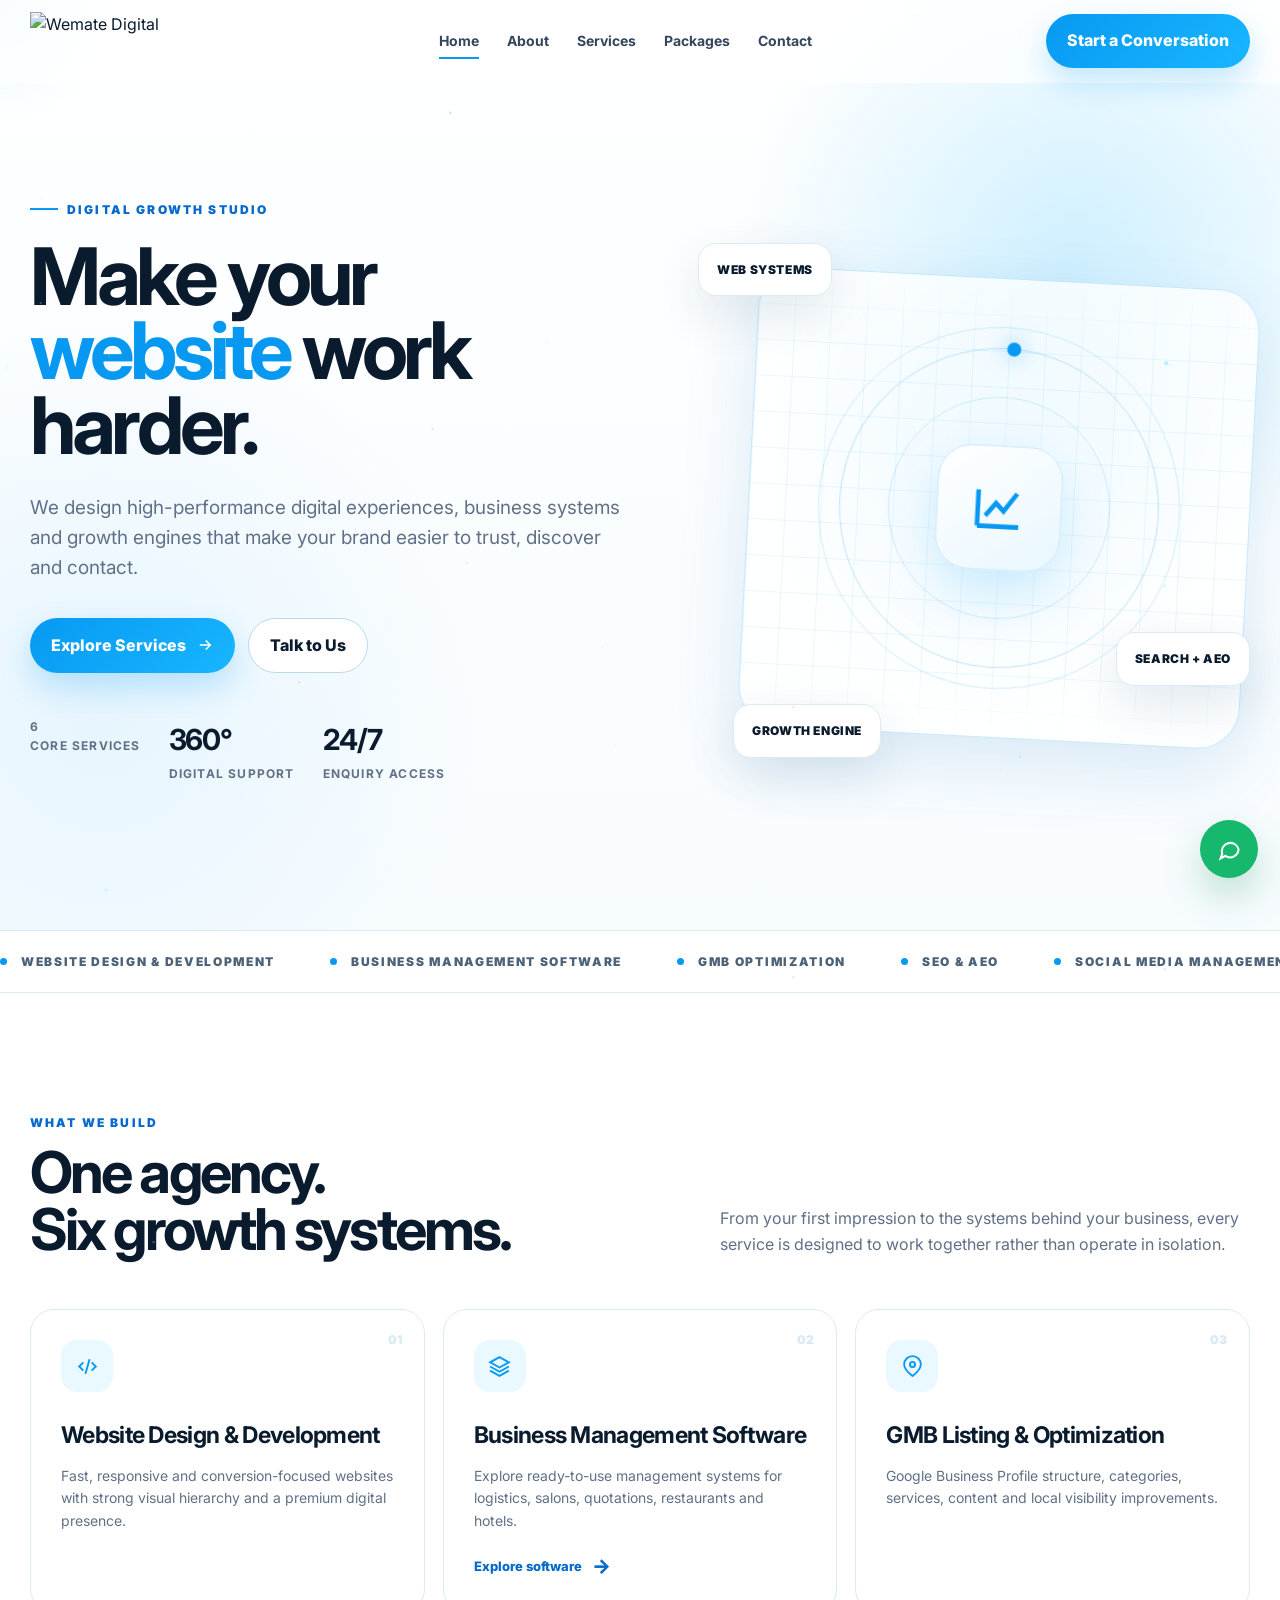
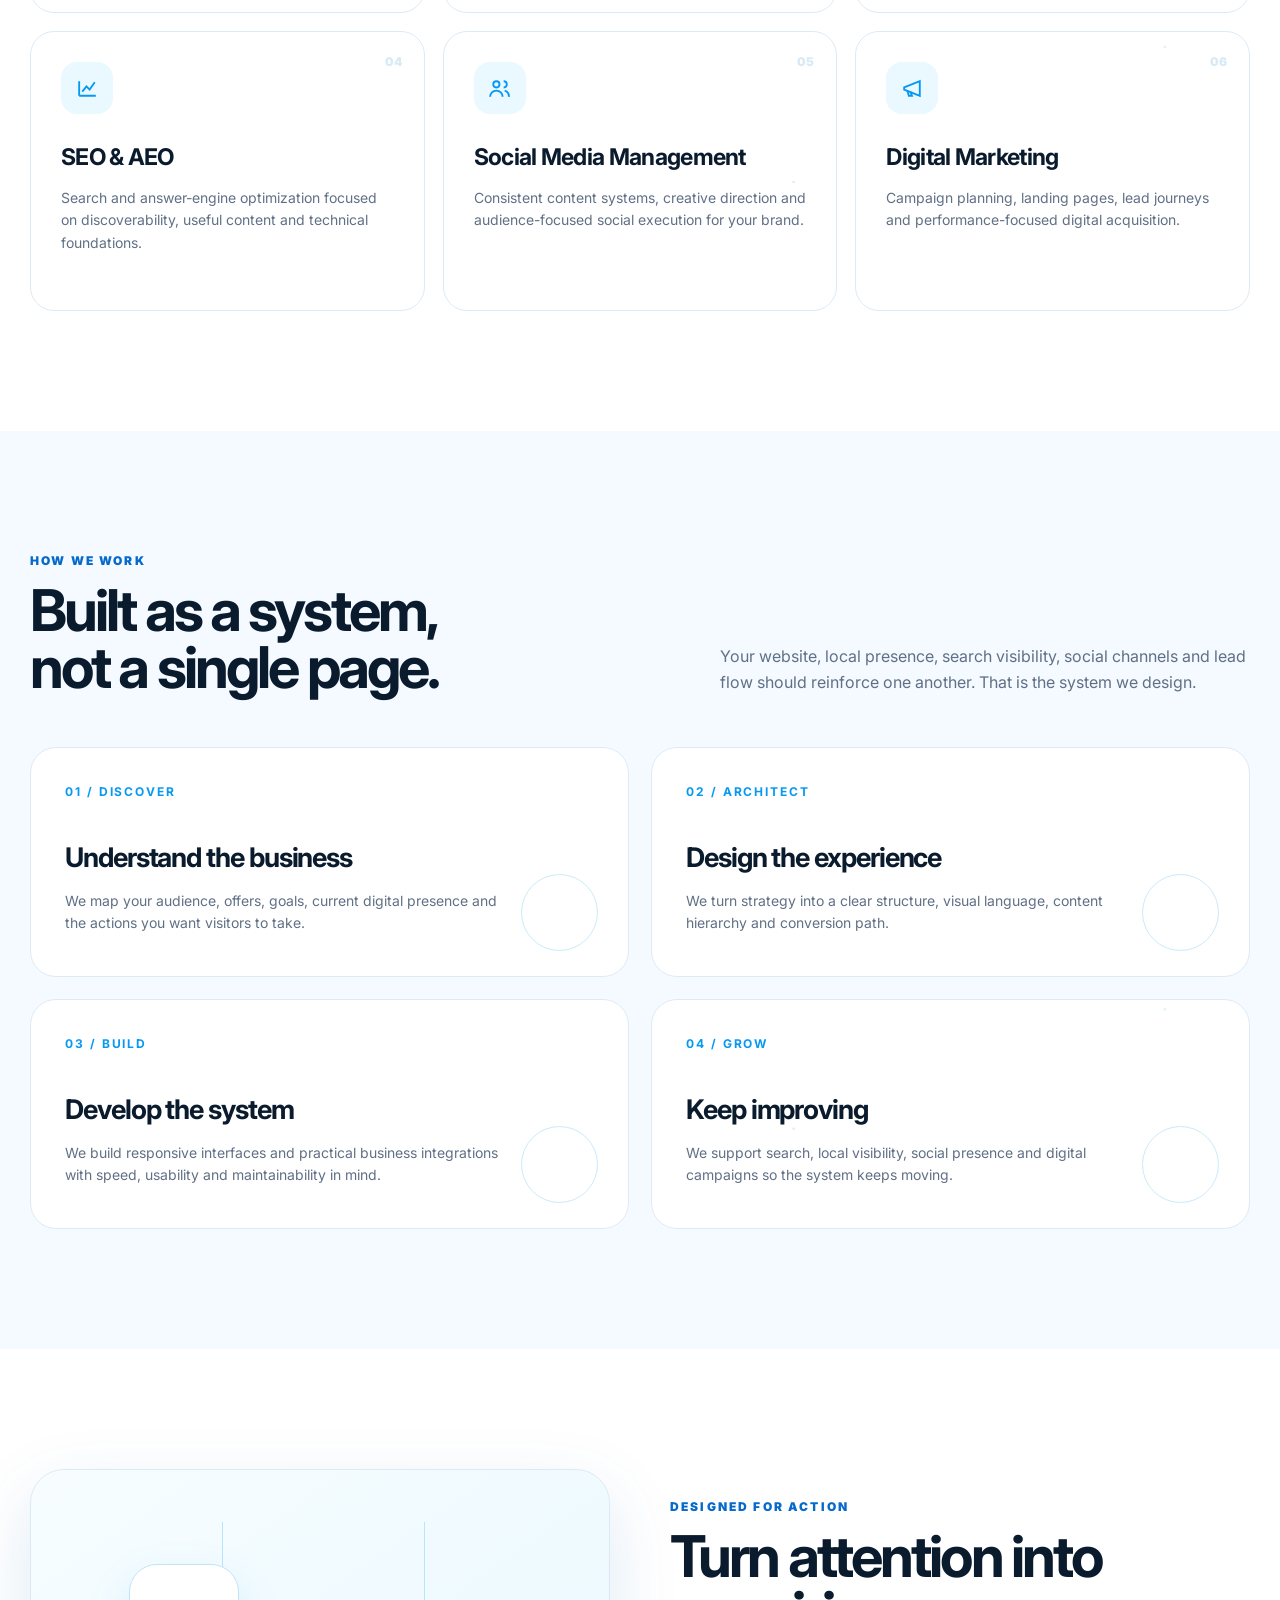
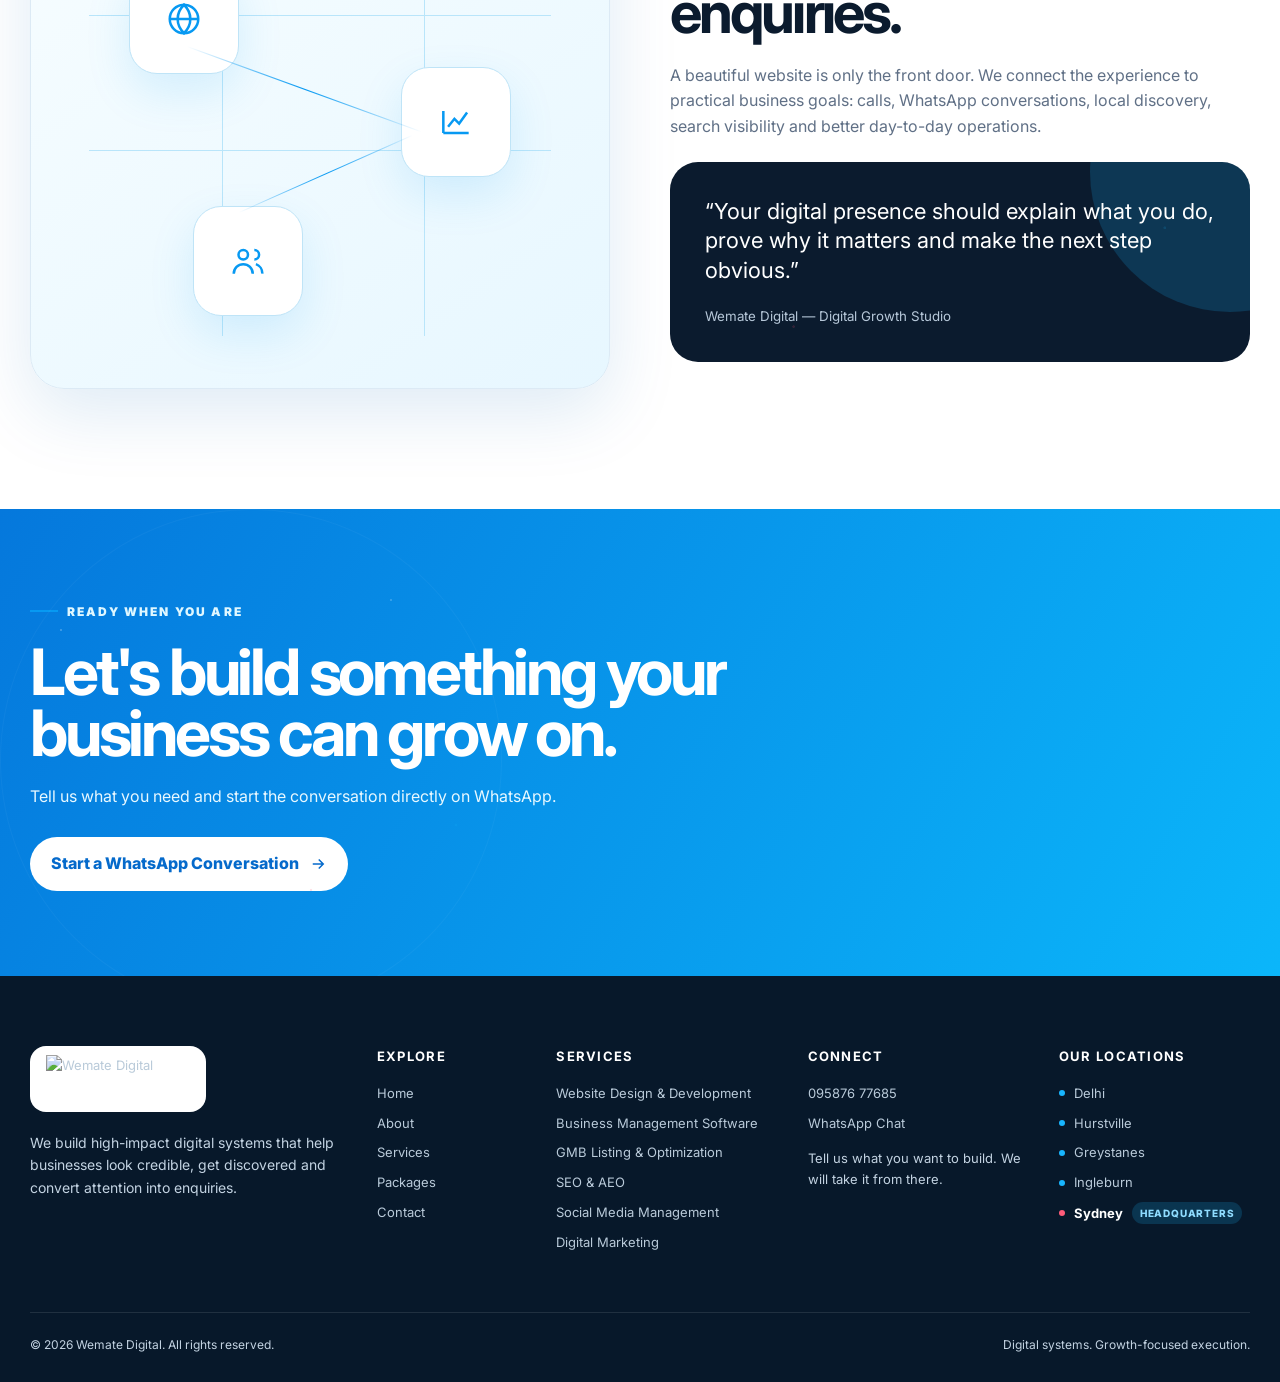
==== index.html @ 6be06d24 "Add files via upload" ====
<!doctype html>
<html lang="en">
<head>
<meta charset="utf-8">
<meta name="viewport" content="width=device-width,initial-scale=1">
<title>Home | Wemate Digital</title>
<meta name="description" content="Wemate Digital builds modern websites, business software, Google Business Profile optimization, SEO, AEO, social media and digital marketing systems.">
<link rel="icon" href="assets/favicon.png" type="image/png">
<link rel="preconnect" href="https://fonts.googleapis.com">
<link rel="preconnect" href="https://fonts.gstatic.com" crossorigin>
<link href="https://fonts.googleapis.com/css2?family=Inter:wght@400;500;600;700;800;900&display=swap" rel="stylesheet">
<link rel="stylesheet" href="styles.css">
</head>
<body>
<div class="cursor-glow"></div>

<header class="site-header">
  <div class="container nav">
    <a class="brand" href="index.html"><img src="assets/wemate-logo.png" alt="Wemate Digital" width="174" height="58"></a>
    <nav class="nav-links"><a class="active" href="index.html">Home</a><a href="about.html">About</a><a href="services.html">Services</a><a href="packages.html">Packages</a><a href="contact.html">Contact</a></nav>
    <a class="nav-cta" href="https://wa.me/919587677685?text=Hello%20Wemate%20Digital%2C%20I%20want%20to%20discuss%20a%20project." target="_blank" rel="noopener">Start a Conversation</a>
    <button class="menu-toggle" aria-label="Open menu"><span></span><span></span><span></span></button>
  </div>
</header>

<main>
<section class="hero star-surface">
 <div class="container hero-grid">
  <div class="reveal">
   <div class="eyebrow">Digital Growth Studio</div>
   <h1>Make your <span>website</span> work harder.</h1>
   <p class="hero-copy">We design high-performance digital experiences, business systems and growth engines that make your brand easier to trust, discover and contact.</p>
   <div class="actions">
    <a class="btn btn-primary" href="services.html">Explore Services <svg viewBox="0 0 24 24"><path d="M5 12h13M13 6l6 6-6 6"/></svg></a>
    <a class="btn btn-outline" href="https://wa.me/919587677685?text=Hello%20Wemate%20Digital%2C%20I%20want%20to%20discuss%20my%20business." target="_blank" rel="noopener">Talk to Us</a>
   </div>
   <div class="hero-meta">
    <div class="metric"><strong><span data-counter="6">0</span></strong><span>Core Services</span></div>
    <div class="metric"><strong>360°</strong><span>Digital Support</span></div>
    <div class="metric"><strong>24/7</strong><span>Enquiry Access</span></div>
   </div>
  </div>
  <div class="hero-art reveal">
   <div class="glow-orb"></div><div class="arch-card"><div class="grid-lines"></div><div class="orbit"><i></i></div>
    <div class="center-mark"><svg viewBox="0 0 24 24"><path d="M4 19V5M4 19h16"/><path d="m7 15 4-5 3 3 5-7"/></svg></div>
   </div>
   <div class="floating-card one">WEB SYSTEMS</div><div class="floating-card two">SEARCH + AEO</div><div class="floating-card three">GROWTH ENGINE</div>
  </div>
 </div>
</section>

<div class="ticker star-surface"><div class="ticker-track"><span class="ticker-item">Website Design &amp; Development</span><span class="ticker-item">Business Management Software</span><span class="ticker-item">GMB Optimization</span><span class="ticker-item">SEO &amp; AEO</span><span class="ticker-item">Social Media Management</span><span class="ticker-item">Digital Marketing</span><span class="ticker-item">Website Design &amp; Development</span><span class="ticker-item">Business Management Software</span><span class="ticker-item">GMB Optimization</span><span class="ticker-item">SEO &amp; AEO</span><span class="ticker-item">Social Media Management</span><span class="ticker-item">Digital Marketing</span></div></div>

<section class="section star-surface">
 <div class="container">
  <div class="section-head reveal"><div><div class="section-kicker">What we build</div><h2>One agency.<br>Six growth systems.</h2></div><p class="section-intro">From your first impression to the systems behind your business, every service is designed to work together rather than operate in isolation.</p></div>
  <div class="service-grid"><article class="service-card reveal" id="web"><span class="num">01</span><div class="icon-box"><svg viewBox="0 0 24 24"><path d="m8 8-4 4 4 4M16 8l4 4-4 4M14 5l-4 14"/></svg></div><h3>Website Design &amp; Development</h3><p>Fast, responsive and conversion-focused websites with strong visual hierarchy and a premium digital presence.</p></article><a class="service-card reveal software-link-card" href="business-software.html" aria-label="Explore Business Management Software"><span class="num">02</span><div class="icon-box"><svg viewBox="0 0 24 24"><path d="m12 3 9 5-9 5-9-5 9-5Z"/><path d="m3 12 9 5 9-5M3 16l9 5 9-5"/></svg></div><h3>Business Management Software</h3><p>Explore ready-to-use management systems for logistics, salons, quotations, restaurants and hotels.</p><span class="software-card-link">Explore software <span aria-hidden="true">→</span></span></a><article class="service-card reveal" id="gbp"><span class="num">03</span><div class="icon-box"><svg viewBox="0 0 24 24"><path d="M20 10c0 5-8 11-8 11S4 15 4 10a8 8 0 1 1 16 0Z"/><circle cx="12" cy="10" r="2.5"/></svg></div><h3>GMB Listing &amp; Optimization</h3><p>Google Business Profile structure, categories, services, content and local visibility improvements.</p></article><article class="service-card reveal" id="seo"><span class="num">04</span><div class="icon-box"><svg viewBox="0 0 24 24"><path d="M4 19V5M4 19h16"/><path d="m7 15 4-5 3 3 5-7"/></svg></div><h3>SEO &amp; AEO</h3><p>Search and answer-engine optimization focused on discoverability, useful content and technical foundations.</p></article><article class="service-card reveal" id="social"><span class="num">05</span><div class="icon-box"><svg viewBox="0 0 24 24"><circle cx="9" cy="8" r="3"/><path d="M3 20a6 6 0 0 1 12 0M16 11a3 3 0 1 0 0-6M17 14a6 6 0 0 1 4 6"/></svg></div><h3>Social Media Management</h3><p>Consistent content systems, creative direction and audience-focused social execution for your brand.</p></article><article class="service-card reveal" id="marketing"><span class="num">06</span><div class="icon-box"><svg viewBox="0 0 24 24"><path d="m4 11 15-6v14L4 13v-2Z"/><path d="M7 14l1.5 5h3L10 15"/></svg></div><h3>Digital Marketing</h3><p>Campaign planning, landing pages, lead journeys and performance-focused digital acquisition.</p></article></div>
 </div>
</section>

<section class="section star-surface section-soft">
 <div class="container">
  <div class="section-head reveal"><div><div class="section-kicker">How we work</div><h2>Built as a system,<br>not a single page.</h2></div><p class="section-intro">Your website, local presence, search visibility, social channels and lead flow should reinforce one another. That is the system we design.</p></div>
  <div class="process"><article class="process-card reveal"><strong>01 / DISCOVER</strong><h3>Understand the business</h3><p>We map your audience, offers, goals, current digital presence and the actions you want visitors to take.</p></article><article class="process-card reveal"><strong>02 / ARCHITECT</strong><h3>Design the experience</h3><p>We turn strategy into a clear structure, visual language, content hierarchy and conversion path.</p></article><article class="process-card reveal"><strong>03 / BUILD</strong><h3>Develop the system</h3><p>We build responsive interfaces and practical business integrations with speed, usability and maintainability in mind.</p></article><article class="process-card reveal"><strong>04 / GROW</strong><h3>Keep improving</h3><p>We support search, local visibility, social presence and digital campaigns so the system keeps moving.</p></article></div>
 </div>
</section>

<section class="section star-surface">
 <div class="container split">
  <div class="visual-panel reveal"><div class="line h h1"></div><div class="line h h2"></div><div class="line v v1"></div><div class="line v v2"></div><div class="node a"><svg viewBox="0 0 24 24"><circle cx="12" cy="12" r="9"/><path d="M3 12h18M12 3c3 3 4 6 4 9s-1 6-4 9c-3-3-4-6-4-9s1-6 4-9z"/></svg></div><div class="node b"><svg viewBox="0 0 24 24"><path d="M4 19V5M4 19h16"/><path d="m7 15 4-5 3 3 5-7"/></svg></div><div class="node c"><svg viewBox="0 0 24 24"><circle cx="9" cy="8" r="3"/><path d="M3 20a6 6 0 0 1 12 0M16 11a3 3 0 1 0 0-6M17 14a6 6 0 0 1 4 6"/></svg></div><div class="connector one"></div><div class="connector two"></div></div>
  <div class="reveal">
   <div class="section-kicker">Designed for action</div><h2>Turn attention into enquiries.</h2>
   <p style="color:var(--muted);margin:22px 0">A beautiful website is only the front door. We connect the experience to practical business goals: calls, WhatsApp conversations, local discovery, search visibility and better day-to-day operations.</p>
   <div class="quote-box"><p>“Your digital presence should explain what you do, prove why it matters and make the next step obvious.”</p><small>Wemate Digital — Digital Growth Studio</small></div>
  </div>
 </div>
</section>

<section class="cta-band star-surface">
 <div class="container">
  <div class="eyebrow" style="color:#dff7ff">Ready when you are</div>
  <h2>Let's build something your business can grow on.</h2>
  <p>Tell us what you need and start the conversation directly on WhatsApp.</p>
  <a class="btn btn-white" href="https://wa.me/919587677685?text=Hello%20Wemate%20Digital%2C%20I%20want%20to%20start%20a%20project." target="_blank" rel="noopener">Start a WhatsApp Conversation <svg viewBox="0 0 24 24"><path d="M5 12h13M13 6l6 6-6 6"/></svg></a>
 </div>
</section>
</main>

<footer class="footer">
  <div class="container">
    <div class="footer-grid">
      <div>
        <a class="brand" href="index.html"><img src="assets/wemate-logo.png" alt="Wemate Digital" width="144" height="48"></a>
        <p style="margin-top:20px;max-width:340px;font-size:14px">We build high-impact digital systems that help businesses look credible, get discovered and convert attention into enquiries.</p>
      </div>
      <div>
        <h4>Explore</h4>
        <a href="index.html">Home</a><a href="about.html">About</a><a href="services.html">Services</a><a href="packages.html">Packages</a><a href="contact.html">Contact</a>
      </div>
      <div>
        <h4>Services</h4>
        <a href="services.html#web">Website Design &amp; Development</a>
        <a href="business-software.html">Business Management Software</a>
        <a href="services.html#gbp">GMB Listing &amp; Optimization</a>
        <a href="services.html#seo">SEO &amp; AEO</a>
        <a href="services.html#social">Social Media Management</a>
        <a href="services.html#marketing">Digital Marketing</a>
      </div>
      <div>
        <h4>Connect</h4>
        <a href="tel:+919587677685">095876 77685</a>
        <a href="https://wa.me/919587677685?text=Hello%20Wemate%20Digital" target="_blank" rel="noopener">WhatsApp Chat</a>
        <p style="font-size:13px;margin-top:15px">Tell us what you want to build. We will take it from there.</p>
      </div>
      <div>
        <h4>Our Locations</h4>
        <ul class="loc-list"><li>Delhi</li><li>Hurstville</li><li>Greystanes</li><li>Ingleburn</li><li class="hq">Sydney <em>Headquarters</em></li></ul>
      </div>
    </div>
    <div class="footer-bottom"><span>© 2026 Wemate Digital. All rights reserved.</span><span>Digital systems. Growth-focused execution.</span></div>
  </div>
</footer>
<a class="floating-wa" href="https://wa.me/919587677685?text=Hello%20Wemate%20Digital%2C%20I%20want%20to%20start%20a%20project." target="_blank" rel="noopener" aria-label="Chat on WhatsApp"><svg viewBox="0 0 24 24"><path d="M20 11.5a7.5 7.5 0 0 1-11.7 6.2L4 20l1.5-4.1A7.5 7.5 0 1 1 20 11.5Z"/></svg></a>
<div class="toast" id="toast" role="status"></div>

<script src="script.js"></script>
</body>
</html>
---- styles.css ----
:root{
  --blue:#0799f2;--blue-2:#18b6ff;--blue-dark:#056acb;--ink:#0b1b2e;--muted:#607086;
  --line:#dceaf5;--soft:#f4faff;--white:#fff;--shadow:0 24px 70px rgba(9,104,178,.13);
  --radius:24px;--max:1220px;
}
*{box-sizing:border-box;margin:0;padding:0}
html{scroll-behavior:smooth}
body{font-family:Inter,ui-sans-serif,system-ui,-apple-system,BlinkMacSystemFont,"Segoe UI",sans-serif;color:var(--ink);background:#fff;overflow-x:hidden;line-height:1.6}
#starfield{position:fixed;inset:0;width:100%;height:100%;pointer-events:none;z-index:2;opacity:.72}
.site-header,.floating-wa,.toast{z-index:1200}
main,footer{position:relative;z-index:1}
a{text-decoration:none;color:inherit}
button,input,textarea,select{font:inherit}
button{cursor:pointer}
img{max-width:100%;display:block}
:focus-visible{outline:3px solid rgba(7,153,242,.45);outline-offset:3px}
.container{width:min(calc(100% - 40px),var(--max));margin:auto}

/* Header */
.site-header{position:fixed;top:0;left:0;right:0;z-index:1000;transition:.35s ease;background:rgba(255,255,255,.72);backdrop-filter:blur(16px);border-bottom:1px solid transparent}
.site-header.scrolled{background:rgba(255,255,255,.94);border-color:var(--line);box-shadow:0 8px 30px rgba(12,66,104,.06)}
.nav{height:82px;display:flex;align-items:center;justify-content:space-between;gap:30px}
.brand{display:inline-flex;align-items:center}
.brand img{height:58px;width:auto}
.nav-links{display:flex;align-items:center;gap:28px;font-size:14px;font-weight:700;color:#34465c}
.nav-links a{position:relative;padding:7px 0}
.nav-links a:after{content:"";position:absolute;left:0;bottom:0;width:0;height:2px;background:var(--blue);transition:.3s}
.nav-links a:hover:after,.nav-links a.active:after{width:100%}
.nav-cta,.btn{display:inline-flex;align-items:center;justify-content:center;gap:10px;border:0;border-radius:999px;padding:14px 21px;font-weight:800;transition:.3s ease}
.btn svg{width:18px;height:18px;stroke:currentColor;fill:none;stroke-width:2}
.nav-cta,.btn-primary{background:linear-gradient(135deg,var(--blue),var(--blue-2));color:#fff;box-shadow:0 14px 32px rgba(7,153,242,.24)}
.nav-cta:hover,.btn-primary:hover{transform:translateY(-3px);box-shadow:0 18px 38px rgba(7,153,242,.32)}
.btn-outline{border:1px solid #bcd9ec;background:#fff;color:var(--ink)}
.btn-outline:hover{border-color:var(--blue);color:var(--blue);transform:translateY(-3px)}
.menu-toggle{display:none;border:0;background:transparent;width:44px;height:44px;border-radius:12px}
.menu-toggle span{display:block;width:23px;height:2px;background:var(--ink);margin:5px auto}

/* Hero */
.hero{min-height:930px;display:flex;align-items:center;position:relative;overflow:hidden;padding:145px 0 100px;background:radial-gradient(circle at 84% 28%,rgba(24,182,255,.20),transparent 27%),radial-gradient(circle at 8% 75%,rgba(7,153,242,.08),transparent 28%),linear-gradient(180deg,#fff 0%,#f7fcff 100%)}
.hero-grid{display:grid;grid-template-columns:1.04fr .96fr;gap:60px;align-items:center}
.eyebrow{display:inline-flex;align-items:center;gap:9px;color:var(--blue-dark);font-size:12px;font-weight:900;letter-spacing:.18em;text-transform:uppercase;margin-bottom:20px}
.eyebrow:before{content:"";width:28px;height:2px;background:var(--blue)}
h1{font-size:clamp(52px,6.2vw,94px);line-height:.94;letter-spacing:-.055em;max-width:900px}
.hero h1 span{color:var(--blue)}
.hero-copy{font-size:19px;color:var(--muted);max-width:650px;margin:30px 0 34px}
.actions{display:flex;flex-wrap:wrap;gap:13px}
.hero-meta{display:flex;gap:28px;flex-wrap:wrap;margin-top:44px}
.metric strong{font-size:29px;letter-spacing:-.04em}
.metric span{display:block;font-size:12px;color:var(--muted);font-weight:700;text-transform:uppercase;letter-spacing:.1em}
.hero-art{position:relative;min-height:560px}
.glow-orb{position:absolute;width:470px;height:470px;right:4%;top:40px;border-radius:50%;background:radial-gradient(circle,rgba(24,182,255,.26),rgba(7,153,242,.06) 48%,transparent 70%);animation:pulse 5s ease-in-out infinite}
.arch-card{position:absolute;inset:70px 0 30px 55px;border:1px solid rgba(7,153,242,.22);border-radius:42px;background:rgba(255,255,255,.76);box-shadow:var(--shadow);transform:rotate(3deg);backdrop-filter:blur(12px);overflow:hidden}
.arch-card:before,.arch-card:after{content:"";position:absolute;border:1px solid rgba(7,153,242,.18);border-radius:50%;width:360px;height:360px;left:50%;top:50%;transform:translate(-50%,-50%)}
.arch-card:after{width:220px;height:220px}
.grid-lines{position:absolute;inset:0;background-image:linear-gradient(rgba(7,153,242,.08) 1px,transparent 1px),linear-gradient(90deg,rgba(7,153,242,.08) 1px,transparent 1px);background-size:36px 36px;mask-image:linear-gradient(to bottom,transparent,black 15%,black 85%,transparent)}
.orbit{position:absolute;left:50%;top:50%;width:320px;height:320px;border:1px solid rgba(7,153,242,.25);border-radius:50%;transform:translate(-50%,-50%);animation:spin 18s linear infinite}
.orbit i{position:absolute;width:14px;height:14px;border-radius:50%;background:var(--blue);box-shadow:0 0 22px rgba(7,153,242,.6);top:-7px;left:50%}
.center-mark{position:absolute;left:50%;top:50%;transform:translate(-50%,-50%);width:125px;height:125px;border-radius:34px;background:linear-gradient(145deg,#fff,#e8f7ff);border:1px solid #c9e7f7;display:grid;place-items:center;box-shadow:0 25px 55px rgba(7,153,242,.18)}
.center-mark svg{width:62px;height:62px;stroke:var(--blue);fill:none;stroke-width:1.8}
.floating-card{position:absolute;padding:16px 18px;background:#fff;border:1px solid var(--line);border-radius:18px;box-shadow:0 18px 50px rgba(12,66,104,.12);font-size:12px;font-weight:900;letter-spacing:.05em}
.floating-card.one{top:35px;left:5px;animation:float 4s ease-in-out infinite}
.floating-card.two{right:0;bottom:82px;animation:float 4.5s ease-in-out infinite .4s}
.floating-card.three{left:40px;bottom:10px;animation:float 4.2s ease-in-out infinite .8s}

/* Sections */
.section{padding:120px 0}
.section-soft{background:var(--soft)}
.section-head{display:flex;justify-content:space-between;align-items:end;gap:30px;margin-bottom:52px}
.section-kicker{color:var(--blue-dark);font-size:12px;font-weight:900;letter-spacing:.18em;text-transform:uppercase}
.section h2{font-size:clamp(38px,4.5vw,64px);line-height:.98;letter-spacing:-.05em;margin-top:12px}
.section-intro{max-width:530px;color:var(--muted)}
.ticker{overflow:hidden;border-top:1px solid var(--line);border-bottom:1px solid var(--line);background:#fff;white-space:nowrap}
.ticker-track{display:inline-flex;min-width:max-content;gap:55px;padding:21px 0;animation:ticker 28s linear infinite}
.ticker-item{font-size:12px;font-weight:900;letter-spacing:.14em;text-transform:uppercase;color:#4d6278}
.ticker-item:before{content:"";display:inline-block;width:7px;height:7px;border-radius:50%;background:var(--blue);margin-right:14px;vertical-align:1px}
.service-grid{display:grid;grid-template-columns:repeat(3,1fr);gap:18px}
.service-card{position:relative;padding:30px;border:1px solid var(--line);border-radius:var(--radius);background:#fff;min-height:280px;overflow:hidden;transition:.4s ease}
.service-card:hover{transform:translateY(-9px);border-color:#a7dcf7;box-shadow:var(--shadow)}
.icon-box{width:52px;height:52px;border-radius:16px;background:#eaf8ff;color:var(--blue);display:grid;place-items:center;margin-bottom:25px}
.icon-box svg{width:25px;height:25px;stroke:currentColor;fill:none;stroke-width:1.8}
.service-card h3{font-size:23px;letter-spacing:-.03em;margin-bottom:11px}
.service-card p{color:var(--muted);font-size:14px}
.service-card .num{position:absolute;right:22px;top:20px;color:#d7eaf5;font-size:12px;font-weight:900}
.reveal{opacity:0;transform:translateY(35px);transition:opacity .8s ease,transform .8s ease}
.reveal.show{opacity:1;transform:none}
.marquee-note{display:flex;align-items:center;justify-content:center;gap:12px;color:var(--muted);font-size:13px;margin-top:28px}
.marquee-note span{width:8px;height:8px;border-radius:50%;background:#21c17a;box-shadow:0 0 0 6px rgba(33,193,122,.10)}
.process{display:grid;grid-template-columns:1fr 1fr;gap:22px}
.process-card{padding:34px;border-radius:26px;background:#fff;border:1px solid var(--line);position:relative;min-height:230px}
.process-card strong{display:block;color:var(--blue);font-size:12px;letter-spacing:.16em;margin-bottom:35px}
.process-card h3{font-size:27px;letter-spacing:-.04em;margin-bottom:10px}
.process-card p{color:var(--muted);font-size:14px;max-width:450px}
.process-card:after{content:"";position:absolute;right:30px;bottom:25px;width:75px;height:75px;border-radius:50%;border:1px solid #cceafa}
.split{display:grid;grid-template-columns:1fr 1fr;gap:60px;align-items:center}
.visual-panel{min-height:520px;border-radius:34px;background:linear-gradient(145deg,#f7fdff,#e7f7ff);border:1px solid var(--line);position:relative;overflow:hidden;box-shadow:var(--shadow)}
.visual-panel .line{position:absolute;background:#b9e5fa}
.visual-panel .line.h{height:1px;left:10%;right:10%}
.visual-panel .line.v{width:1px;top:10%;bottom:10%}
.visual-panel .h1{top:28%}.visual-panel .h2{top:54%}.visual-panel .v1{left:33%}.visual-panel .v2{left:68%}
.node{position:absolute;width:110px;height:110px;border-radius:28px;background:#fff;border:1px solid #bfe4f7;box-shadow:0 18px 45px rgba(7,153,242,.13);display:grid;place-items:center;color:var(--blue);animation:float 4s ease-in-out infinite}
.node svg{width:38px;height:38px;stroke:currentColor;fill:none;stroke-width:1.6}
.node.a{left:17%;top:18%}.node.b{right:17%;top:38%;animation-delay:.5s}.node.c{left:28%;bottom:14%;animation-delay:1s}
.connector{position:absolute;height:1px;background:linear-gradient(90deg,transparent,var(--blue),transparent);transform-origin:left center}
.connector.one{width:250px;left:27%;top:34%;transform:rotate(20deg)}
.connector.two{width:190px;left:36%;top:66%;transform:rotate(-24deg)}
.quote-box{padding:35px;border-radius:28px;background:var(--ink);color:#fff;position:relative;overflow:hidden}
.quote-box:before{content:"";position:absolute;width:280px;height:280px;border-radius:50%;right:-120px;top:-130px;background:rgba(24,182,255,.18)}
.quote-box p{font-size:22px;line-height:1.35;position:relative}
.quote-box small{display:block;color:#b7c8d9;margin-top:20px}
.cta-band{padding:85px 0;background:linear-gradient(120deg,#0578dc,#0bb6fa);color:#fff;position:relative;overflow:hidden}
.cta-band:after{content:"";position:absolute;width:500px;height:500px;border:1px solid rgba(255,255,255,.17);border-radius:50%;right:-140px;top:-250px;pointer-events:none}
.cta-band h2{font-size:clamp(40px,5vw,70px);line-height:.96;letter-spacing:-.05em;max-width:820px}
.cta-band p{max-width:630px;margin:20px 0 28px;color:#e8f8ff}
.btn-white{background:#fff;color:var(--blue-dark)}
.btn-white:hover{transform:translateY(-3px);box-shadow:0 18px 35px rgba(0,0,0,.12)}
.page-hero{padding:175px 0 95px;background:linear-gradient(180deg,#f4fbff,#fff);border-bottom:1px solid var(--line)}
.page-hero h1{font-size:clamp(48px,7vw,86px);max-width:850px}
.page-hero p{max-width:690px;color:var(--muted);font-size:18px;margin-top:24px}
.about-grid{display:grid;grid-template-columns:1.1fr .9fr;gap:70px;align-items:start}
.big-number{font-size:clamp(75px,10vw,150px);font-weight:900;line-height:.8;letter-spacing:-.08em;color:#dff4ff}
.timeline{border-left:1px solid #bcdff2;padding-left:30px;display:grid;gap:28px}
.timeline-item{position:relative}
.timeline-item:before{content:"";position:absolute;width:10px;height:10px;border-radius:50%;background:var(--blue);left:-36px;top:8px;box-shadow:0 0 0 7px #e7f7ff}
.timeline-item h3{font-size:21px;margin-bottom:6px}.timeline-item p{color:var(--muted);font-size:14px}
.packages{display:grid;grid-template-columns:repeat(3,1fr);gap:18px}
.package{border:1px solid var(--line);border-radius:28px;padding:34px;background:#fff;transition:.4s;position:relative;overflow:hidden}
.package.featured{border-color:#7bd0f8;box-shadow:0 22px 65px rgba(7,153,242,.13)}
.package:hover{transform:translateY(-8px)}
.package-tag{display:inline-flex;padding:7px 10px;border-radius:999px;background:#eaf8ff;color:var(--blue-dark);font-size:10px;font-weight:900;letter-spacing:.12em;text-transform:uppercase}
.package h3{font-size:31px;margin:22px 0 9px;letter-spacing:-.04em}
.package p{color:var(--muted);font-size:14px;min-height:50px}
.package ul{list-style:none;margin:25px 0;display:grid;gap:13px}
.package li{display:flex;gap:10px;align-items:flex-start;font-size:14px}
.package li svg{width:17px;height:17px;stroke:var(--blue);fill:none;stroke-width:2;flex:none;margin-top:3px}
.contact-grid{display:grid;grid-template-columns:.8fr 1.2fr;gap:24px}
.contact-card{padding:34px;border:1px solid var(--line);border-radius:28px;background:#fff}
.contact-card h3{font-size:28px;margin-bottom:10px}.contact-card p{color:var(--muted);font-size:14px}
.contact-item{display:flex;gap:15px;align-items:center;margin-top:24px}
.contact-item .icon-box{margin:0;width:45px;height:45px;flex:none}
.contact-item strong{display:block;font-size:14px}.contact-item span{display:block;color:var(--muted);font-size:13px}
.form-grid{display:grid;grid-template-columns:1fr 1fr;gap:15px}
.field{display:grid;gap:8px;margin-bottom:15px}
.field.full{grid-column:1/-1}
.field label{font-size:12px;font-weight:900;letter-spacing:.08em;text-transform:uppercase;color:#43566d}
.field input,.field textarea,.field select{width:100%;border:1px solid #cfe2ef;border-radius:14px;padding:14px 15px;outline:0;background:#fbfdff;color:var(--ink);transition:.25s}
.field textarea{min-height:150px;resize:vertical}
.field input:focus,.field textarea:focus,.field select:focus{border-color:var(--blue);box-shadow:0 0 0 4px rgba(7,153,242,.08)}

/* Footer */
.footer{padding:70px 0 28px;background:#07182a;color:#c3d3e2}
.footer-grid{display:grid;grid-template-columns:1.3fr .6fr .9fr .9fr .8fr;gap:36px}
.footer .brand{background:#fff;border-radius:16px;padding:9px 16px}
.footer .brand img{height:48px;width:auto}
.footer h4{color:#fff;margin-bottom:16px;font-size:13px;letter-spacing:.1em;text-transform:uppercase}
.footer a{font-size:13px;display:block;margin:9px 0;color:#b9cad9}
.footer a.brand{display:inline-flex;margin:0}
.footer a:hover{color:#fff}
.loc-list{list-style:none;display:grid;gap:9px}
.loc-list li{font-size:13px;color:#b9cad9;display:flex;align-items:center;gap:9px}
.loc-list li:before{content:"";width:6px;height:6px;border-radius:50%;background:var(--blue-2);flex:none}
.loc-list li.hq{color:#fff;font-weight:700}
.loc-list li.hq:before{background:#ff5c7a}
.loc-list em{font-style:normal;font-size:10px;font-weight:800;letter-spacing:.08em;text-transform:uppercase;background:rgba(24,182,255,.18);color:#8fdcff;padding:3px 8px;border-radius:99px}
.footer-bottom{border-top:1px solid rgba(255,255,255,.1);margin-top:50px;padding-top:22px;font-size:12px;display:flex;justify-content:space-between;gap:20px}
.floating-wa{position:fixed;right:22px;bottom:22px;width:58px;height:58px;border-radius:50%;display:grid;place-items:center;background:#16b86d;color:#fff;box-shadow:0 18px 38px rgba(16,134,80,.25);transition:.3s}
.floating-wa:hover{transform:translateY(-5px) scale(1.04)}
.floating-wa svg{width:27px;height:27px;stroke:#fff;fill:none;stroke-width:1.8}
.cursor-glow{position:fixed;pointer-events:none;width:260px;height:260px;border-radius:50%;background:radial-gradient(circle,rgba(24,182,255,.10),transparent 65%);transform:translate(-50%,-50%);z-index:4}
.toast{position:fixed;right:24px;bottom:95px;background:#0b1b2e;color:#fff;padding:13px 17px;border-radius:13px;font-size:13px;opacity:0;transform:translateY(12px);pointer-events:none;transition:.3s;z-index:1900}
.toast.show{opacity:1;transform:none}

/* Star accents */
.star-surface{position:relative;overflow:hidden}
.star-surface:after{content:"";position:absolute;inset:0;pointer-events:none;background:radial-gradient(circle at 12% 24%,rgba(255,255,255,.95) 0 1px,transparent 1.5px),radial-gradient(circle at 78% 18%,rgba(255,255,255,.8) 0 1px,transparent 1.5px),radial-gradient(circle at 62% 76%,rgba(255,80,110,.72) 0 1px,transparent 1.6px),radial-gradient(circle at 91% 63%,rgba(24,182,255,.65) 0 1px,transparent 1.7px);opacity:.22;animation:starDrift 14s ease-in-out infinite alternate}
@keyframes starDrift{from{transform:translate3d(0,0,0) scale(1)}to{transform:translate3d(-12px,7px,0) scale(1.025)}}
@keyframes ticker{to{transform:translateX(-50%)}}
@keyframes float{50%{transform:translateY(-10px)}}
@keyframes pulse{50%{transform:scale(1.08);opacity:.8}}
@keyframes spin{to{transform:translate(-50%,-50%) rotate(360deg)}}

/* ===== Business software pages ===== */
.software-link-card,.software-product-card{display:block;color:inherit}
.software-card-link{display:inline-flex;gap:10px;align-items:center;margin-top:18px;color:var(--blue-dark);font-size:13px;font-weight:800}
.software-card-link span{font-size:20px;transition:transform .2s ease}
.software-link-card:hover .software-card-link span,.software-product-card:hover .software-card-link span{transform:translateX(5px)}
.sw-ico{width:38px;height:38px;border-radius:12px;background:#eaf8ff;color:var(--blue);display:grid;place-items:center;margin-bottom:14px;flex:none}
.sw-ico svg{width:19px;height:19px;stroke:currentColor;fill:none;stroke-width:1.9;stroke-linecap:round;stroke-linejoin:round}
.sw-thumb{margin:-30px -30px 22px;aspect-ratio:16/11;background:#eef8ff;border-bottom:1px solid var(--line);overflow:hidden}
.sw-thumb img{width:100%;height:100%;object-fit:cover;transition:transform .5s ease}
.software-product-card:hover .sw-thumb img{transform:scale(1.04)}
.software-product-card{min-height:0}
.software-product-card .num{z-index:2;right:18px;top:16px;background:#fff;color:var(--blue-dark);padding:4px 10px;border-radius:99px;border:1px solid var(--line)}
.software-product-card h3{font-size:21px}
.software-hero{position:relative;overflow:hidden;padding:150px 0 100px;background:linear-gradient(135deg,#f5fbff 0%,#fff 55%,#eaf7ff 100%)}
.software-hero-grid{display:grid;grid-template-columns:1.05fr .95fr;gap:56px;align-items:center}
.software-hero h1{font-size:clamp(40px,5.2vw,68px);line-height:1;letter-spacing:-.05em;margin:18px 0 22px;max-width:780px}
.software-hero h1 span{color:var(--blue)}
.software-lead{font-size:17px;line-height:1.8;color:var(--muted);max-width:680px;margin:20px 0 28px}
.software-note{font-size:12px;color:var(--muted);line-height:1.7;margin-top:18px;max-width:600px}
.software-back{display:inline-block;margin-bottom:26px;color:var(--blue-dark);font-size:13px;font-weight:800}
.software-visual{border-radius:26px;border:1px solid #d8eaf5;background:#fff;box-shadow:0 28px 80px rgba(24,105,151,.14);overflow:hidden}
.software-visual img{width:100%;height:auto}
.software-hero-panel{border:1px solid #d8eaf5;border-radius:28px;background:rgba(255,255,255,.9);padding:26px;box-shadow:0 28px 80px rgba(24,105,151,.12);min-height:350px}
.panel-top{display:flex;align-items:center;gap:7px;padding-bottom:20px;border-bottom:1px solid #e5f0f7;color:#5c7487;font-size:12px}
.panel-top>span{width:8px;height:8px;border-radius:50%;background:#a8dff8}.panel-top b{margin-left:auto;font-weight:700}
.panel-stat-row{display:grid;grid-template-columns:1fr 1fr;gap:15px;margin:24px 0}
.panel-stat-row>div{padding:16px;border-radius:15px;background:#f1f9fe}
.panel-stat-row small{display:block;color:#698398;font-size:11px;margin-bottom:8px}
.panel-stat-row strong{font-size:17px;color:#12344b}
.panel-line{height:9px;width:78%;background:#e4f0f7;border-radius:10px;margin:13px 0}
.panel-line.wide{width:100%;background:linear-gradient(90deg,#c2e9fc 70%,#e4f0f7 70%)}.panel-line.short{width:48%}
.panel-list{display:flex;align-items:center;gap:10px;padding:12px 0;border-bottom:1px solid #edf3f7;font-size:12px;color:#426176}
.panel-list i{width:8px;height:8px;border-radius:3px;background:#27a9ed}.panel-list b{margin-left:auto;color:#1285bd;font-size:11px}
.software-feature-layout{display:grid;grid-template-columns:.8fr 1.2fr;gap:45px;align-items:start}
.software-feature-intro{padding:32px;border-radius:24px;background:#f1f9fe;border:1px solid #dceef8}
.software-feature-intro h3{font-size:27px;line-height:1.15;letter-spacing:-.035em;margin-bottom:14px}
.software-feature-intro p{color:var(--muted);font-size:14px;line-height:1.8}
.text-link{display:inline-block;margin-top:22px;color:var(--blue-dark);font-weight:800;font-size:13px;background:none;border:0;padding:0}
.text-link:hover{text-decoration:underline}
.software-feature-list{list-style:none;display:grid;grid-template-columns:1fr 1fr;gap:14px}
.software-feature-list li{display:flex;gap:12px;align-items:flex-start;border:1px solid var(--line);border-radius:17px;padding:20px;background:#fff;font-size:14px;line-height:1.6}
.feature-check{flex:0 0 23px;width:23px;height:23px;display:grid;place-items:center;background:#e5f7ff;color:#078acb;border-radius:50%;font-weight:900;font-size:12px}
.dark-note{color:#d6eaf5}
.related-grid{display:grid;grid-template-columns:repeat(4,1fr);gap:14px}
.related-card{display:flex;gap:14px;align-items:center;padding:16px;border:1px solid var(--line);border-radius:18px;background:#fff;font-weight:800;font-size:14px;line-height:1.3;transition:.3s}
.related-card .sw-ico{margin:0}
.related-card:hover{border-color:#a7dcf7;transform:translateY(-4px);box-shadow:var(--shadow)}
.mini-links{display:flex;flex-wrap:wrap;gap:8px;margin-top:18px}
.mini-links a{font-size:12px;font-weight:800;padding:7px 12px;border-radius:999px;background:#eaf8ff;color:var(--blue-dark);transition:.25s}
.mini-links a:hover{background:var(--blue);color:#fff}

/* ===== Live demo modal ===== */
.modal{position:fixed;inset:0;z-index:1600;display:none;align-items:center;justify-content:center;padding:20px;background:rgba(7,24,42,.62);backdrop-filter:blur(6px)}
.modal.open{display:flex;animation:fadeIn .25s ease}
.modal-box{position:relative;width:min(100%,620px);max-height:calc(100vh - 40px);overflow:auto;background:#fff;border-radius:26px;padding:34px;box-shadow:0 40px 100px rgba(0,0,0,.3)}
.modal-box h3{font-size:30px;letter-spacing:-.04em;margin:10px 0 8px;line-height:1.1}
.modal-box>div>p{color:var(--muted);font-size:14px;margin-bottom:22px}
.modal-close{position:absolute;right:16px;top:14px;width:38px;height:38px;border:0;border-radius:50%;background:#eef7fd;color:var(--ink);font-size:22px;line-height:1}
.modal-close:hover{background:#dceefa}
.modal .field{margin-bottom:0}
.modal .form-grid{margin-bottom:18px}
.modal .field textarea{min-height:90px}
.modal .btn{width:100%}
.modal-privacy{font-size:12px;color:var(--muted);margin-top:12px;text-align:center}
.done-icon{width:56px;height:56px;border-radius:50%;background:#e6f9ef;display:grid;place-items:center;margin-bottom:16px}
.done-icon svg{width:28px;height:28px;stroke:#16b86d;fill:none;stroke-width:2.4}
.done-actions{display:grid;gap:10px;margin-top:22px}
body.modal-open{overflow:hidden}
@keyframes fadeIn{from{opacity:0}to{opacity:1}}

/* ===== Responsive ===== */
@media(max-width:1000px){
  .nav-links{position:fixed;left:20px;right:20px;top:90px;background:#fff;border:1px solid var(--line);border-radius:20px;padding:18px;display:none;flex-direction:column;align-items:stretch;box-shadow:var(--shadow)}
  .nav-links.open{display:flex}.nav-cta{display:none}.menu-toggle{display:block}
  .hero{min-height:auto;padding:145px 0 85px}.hero-grid,.split,.about-grid,.contact-grid{grid-template-columns:1fr}
  .hero-art{min-height:520px}.service-grid,.packages{grid-template-columns:1fr 1fr}.footer-grid{grid-template-columns:1fr 1fr}
  .related-grid{grid-template-columns:1fr 1fr}
}
@media(max-width:900px){.software-hero-grid,.software-feature-layout{grid-template-columns:1fr}.software-hero-panel,.software-visual{max-width:650px}}
@media(max-width:680px){
  .container{width:min(calc(100% - 28px),var(--max))}
  .nav{height:72px}.brand img{height:46px}.footer .brand img{height:42px}
  .hero{padding-top:120px}.hero h1{font-size:52px}.hero-copy{font-size:16px}
  .hero-meta{gap:18px}.metric strong{font-size:24px}.hero-art{min-height:400px}.arch-card{inset:35px 5px 25px 15px}.glow-orb{width:330px;height:330px}.orbit{width:220px;height:220px}.center-mark{width:95px;height:95px}.center-mark svg{width:48px;height:48px}
  .floating-card{font-size:9px;padding:11px}.floating-card.one{left:0}.floating-card.two{right:0}.floating-card.three{left:10px}
  .section{padding:82px 0}.section-head{display:block}.section-intro{margin-top:18px}.service-grid,.packages,.process{grid-template-columns:1fr}
  .process-card{min-height:200px}.visual-panel{min-height:390px}.node{width:78px;height:78px;border-radius:20px}.node svg{width:28px;height:28px}
  .connector.one{width:145px}.connector.two{width:120px}
  .page-hero{padding:130px 0 70px}.page-hero h1{font-size:51px}
  .form-grid{grid-template-columns:1fr}.field.full{grid-column:auto}
  .footer-grid{grid-template-columns:1fr}.footer-bottom{display:block}.footer-bottom span{display:block;margin-top:8px}
  .floating-wa{right:15px;bottom:15px}
  .software-hero{padding:125px 0 70px}.software-hero-grid{gap:35px}.software-hero h1{font-size:clamp(37px,11vw,54px)}
  .software-feature-list,.related-grid{grid-template-columns:1fr}.software-hero-panel{padding:18px;border-radius:22px}.software-feature-intro{padding:24px}
  .modal-box{padding:26px 20px}.modal-box h3{font-size:25px}
}
@media(prefers-reduced-motion:reduce){*{animation:none!important;transition:none!important}.reveal{opacity:1;transform:none}}
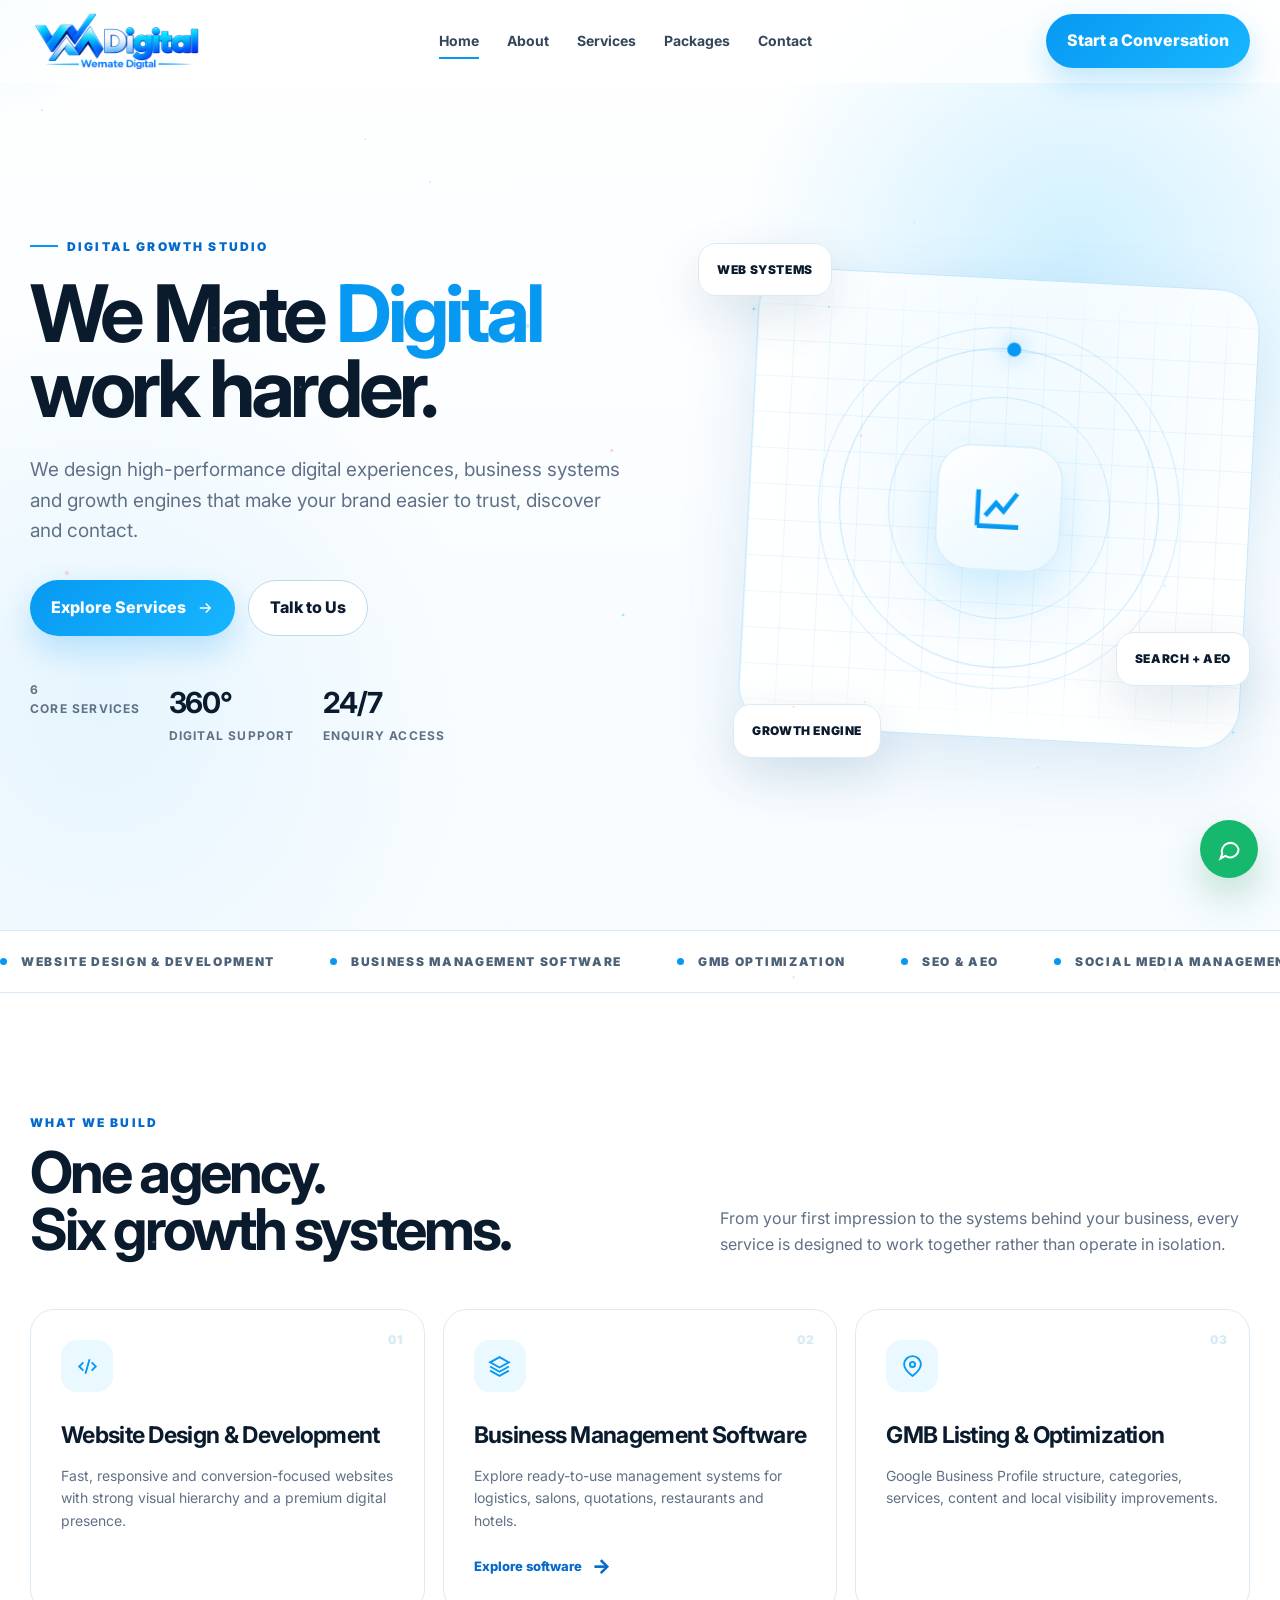
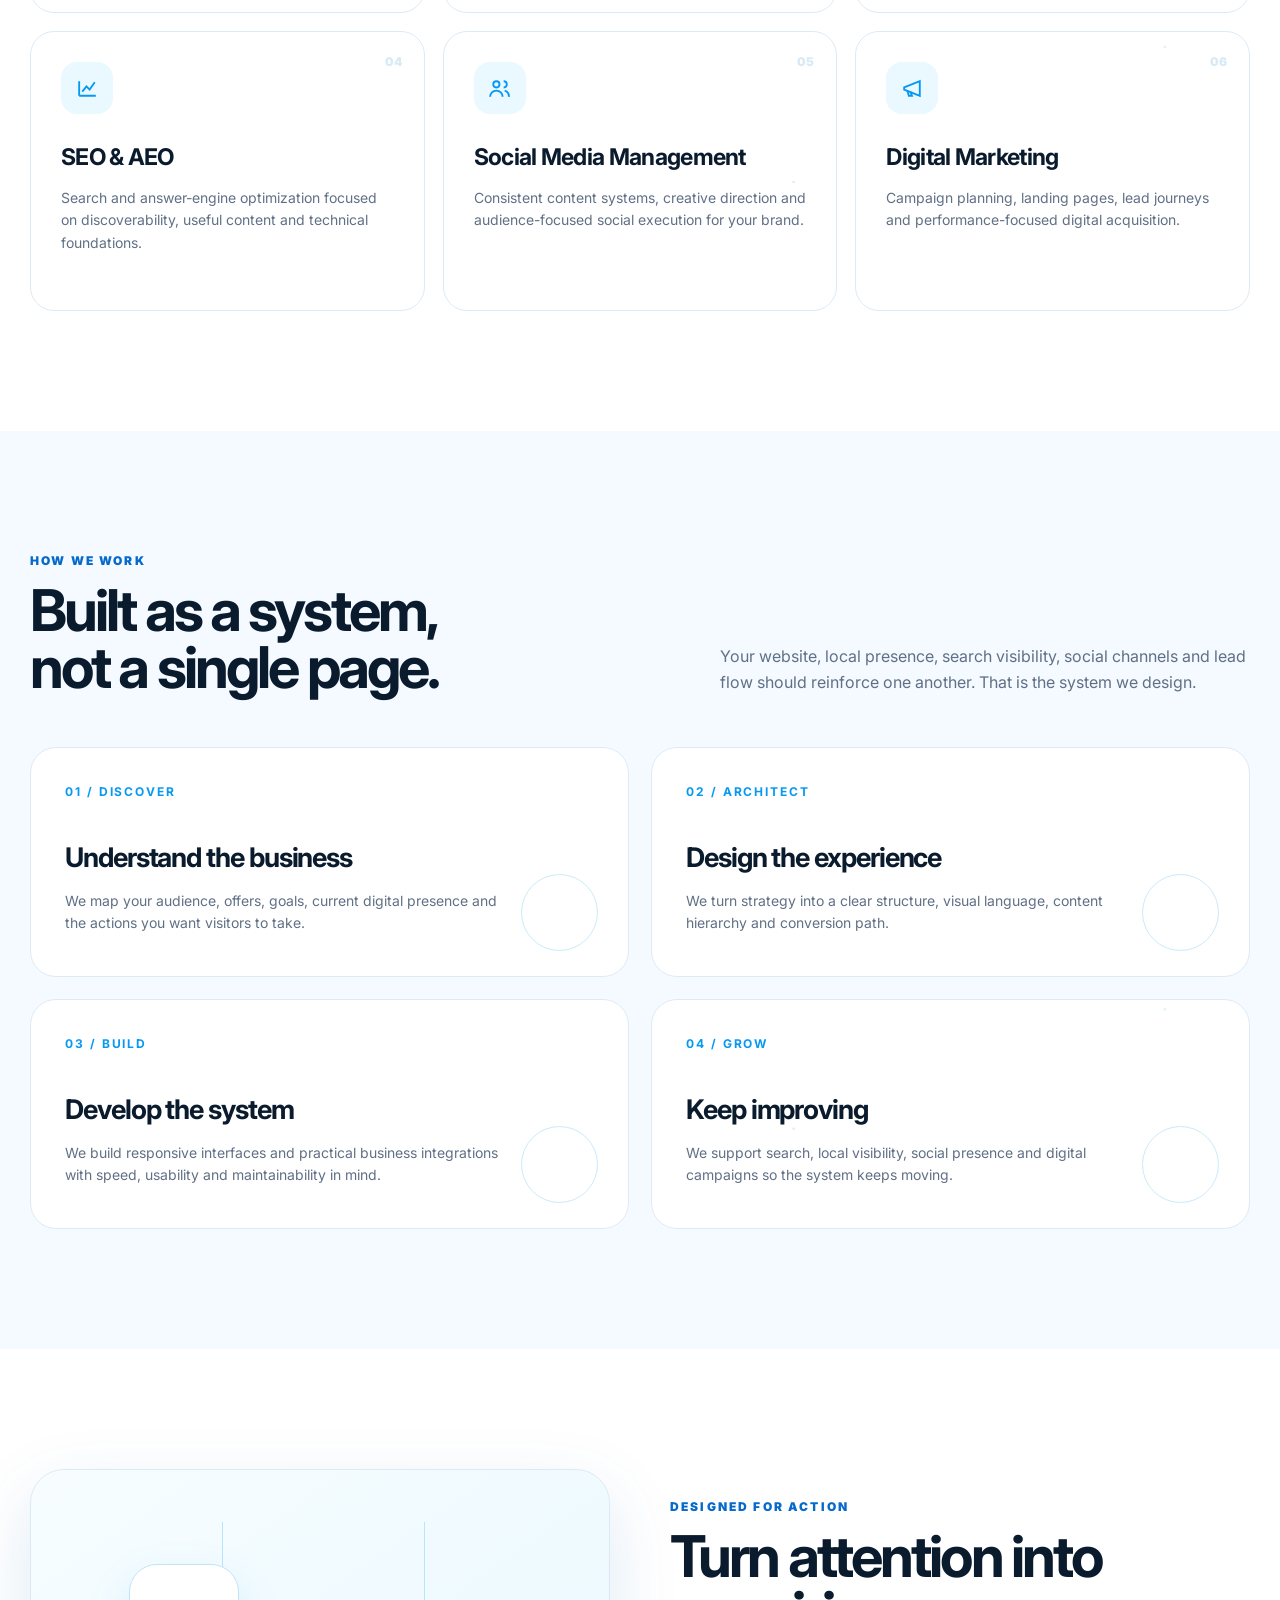
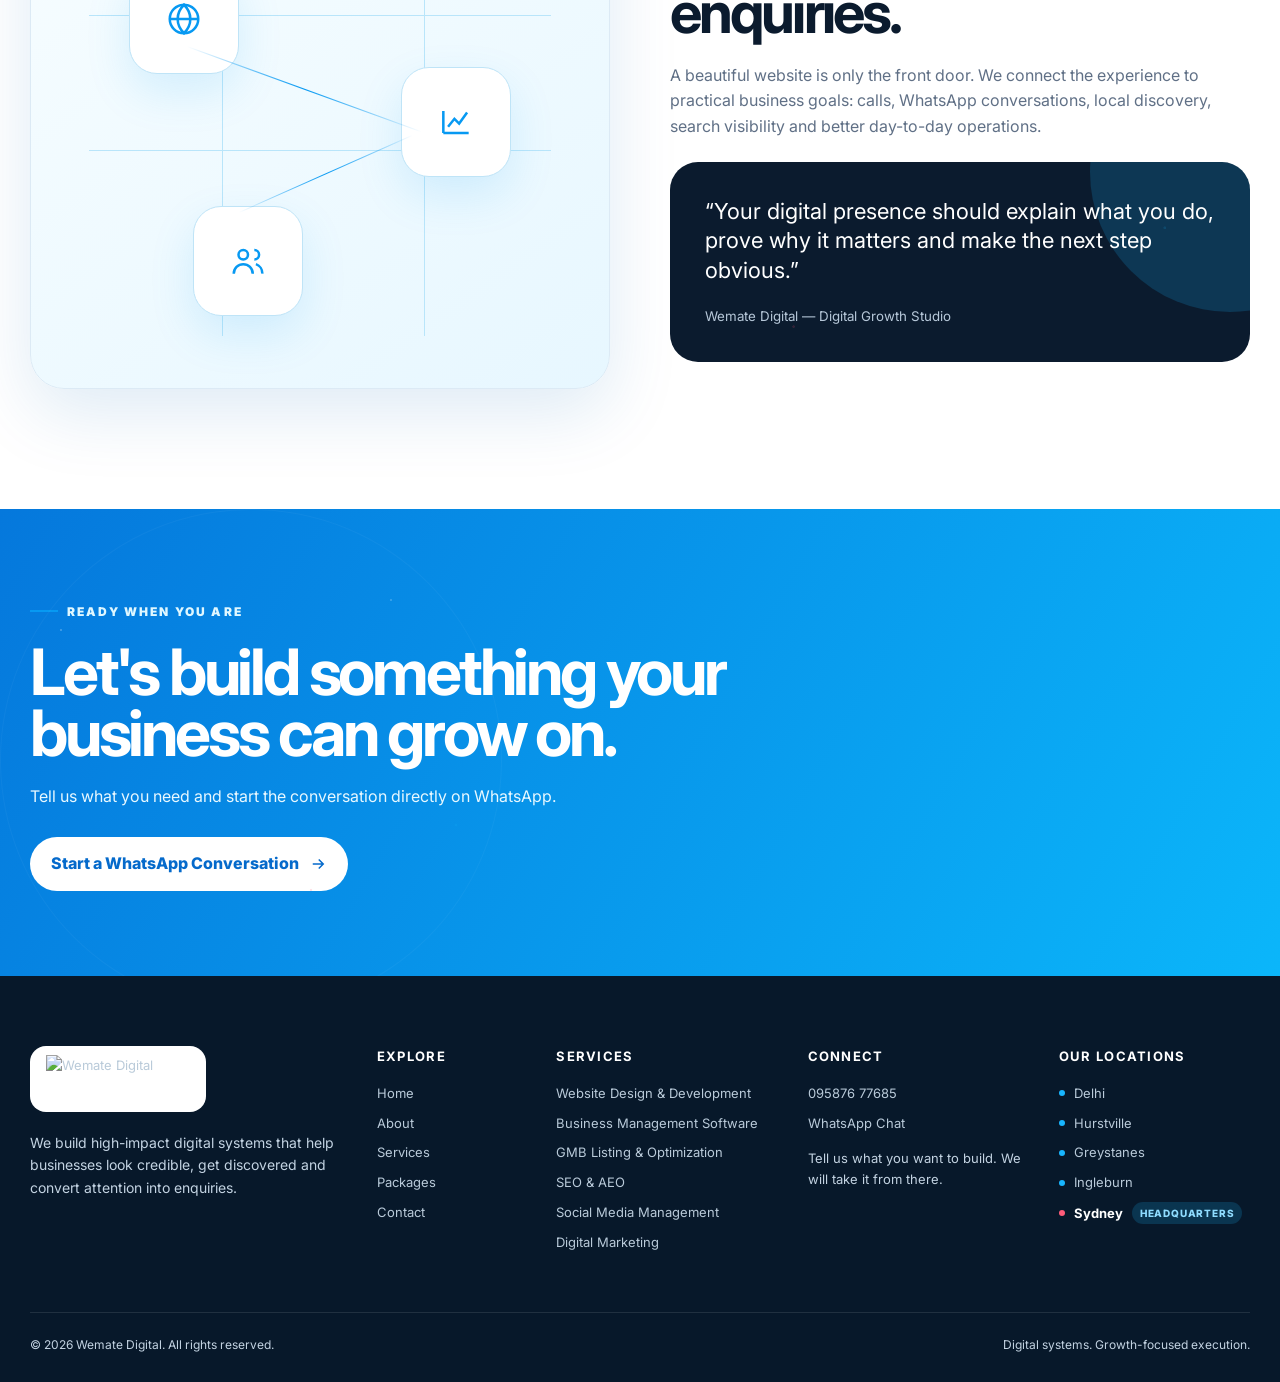
==== commit b6ccb426: "Update logo and heading text in index.html" ====
--- a/index.html
+++ b/index.html
@@ -16,7 +16,7 @@
 
 <header class="site-header">
   <div class="container nav">
-    <a class="brand" href="index.html"><img src="assets/wemate-logo.png" alt="Wemate Digital" width="174" height="58"></a>
+    <a class="brand" href="index.html"><img src="wemate-logo.png" alt="Wemate Digital" width="174" height="58"></a>
     <nav class="nav-links"><a class="active" href="index.html">Home</a><a href="about.html">About</a><a href="services.html">Services</a><a href="packages.html">Packages</a><a href="contact.html">Contact</a></nav>
     <a class="nav-cta" href="https://wa.me/919587677685?text=Hello%20Wemate%20Digital%2C%20I%20want%20to%20discuss%20a%20project." target="_blank" rel="noopener">Start a Conversation</a>
     <button class="menu-toggle" aria-label="Open menu"><span></span><span></span><span></span></button>
@@ -28,7 +28,7 @@
  <div class="container hero-grid">
   <div class="reveal">
    <div class="eyebrow">Digital Growth Studio</div>
-   <h1>Make your <span>website</span> work harder.</h1>
+   <h1>We Mate <span>Digital</span> work harder.</h1>
    <p class="hero-copy">We design high-performance digital experiences, business systems and growth engines that make your brand easier to trust, discover and contact.</p>
    <div class="actions">
     <a class="btn btn-primary" href="services.html">Explore Services <svg viewBox="0 0 24 24"><path d="M5 12h13M13 6l6 6-6 6"/></svg></a>
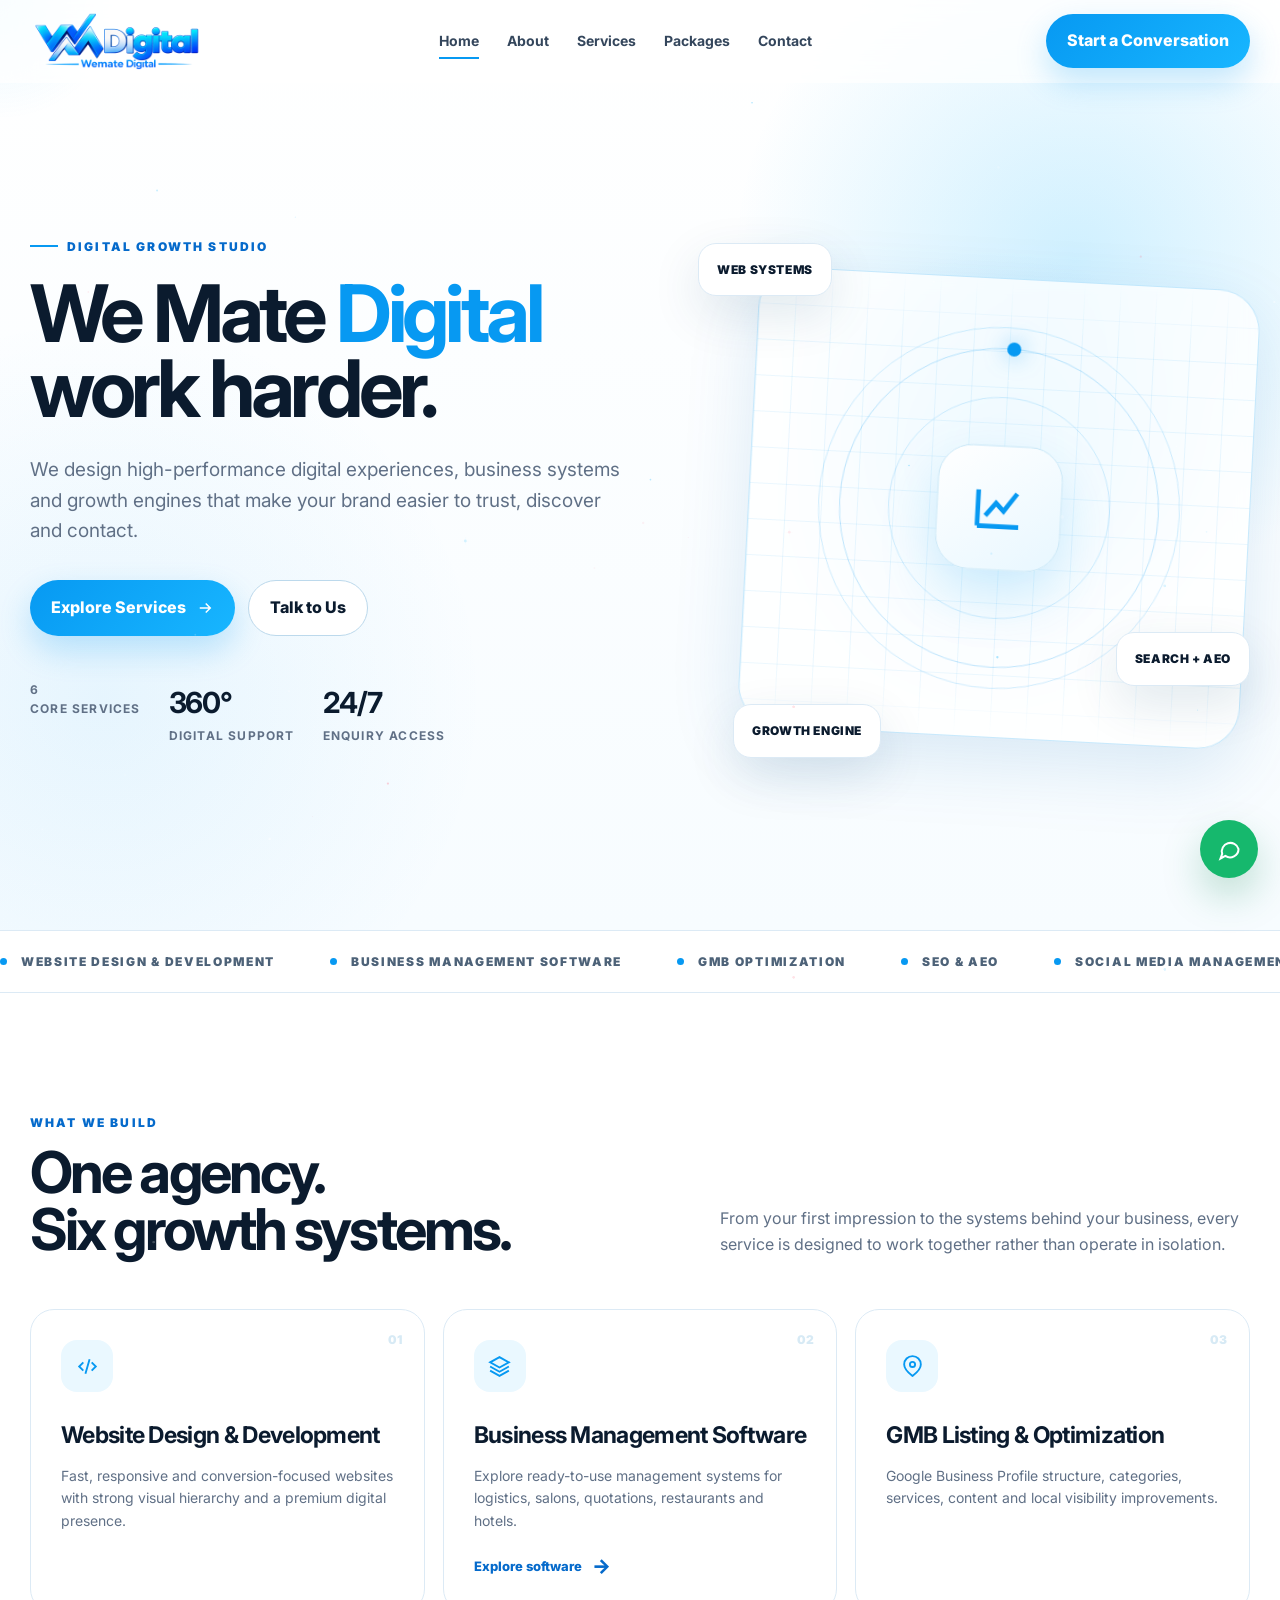
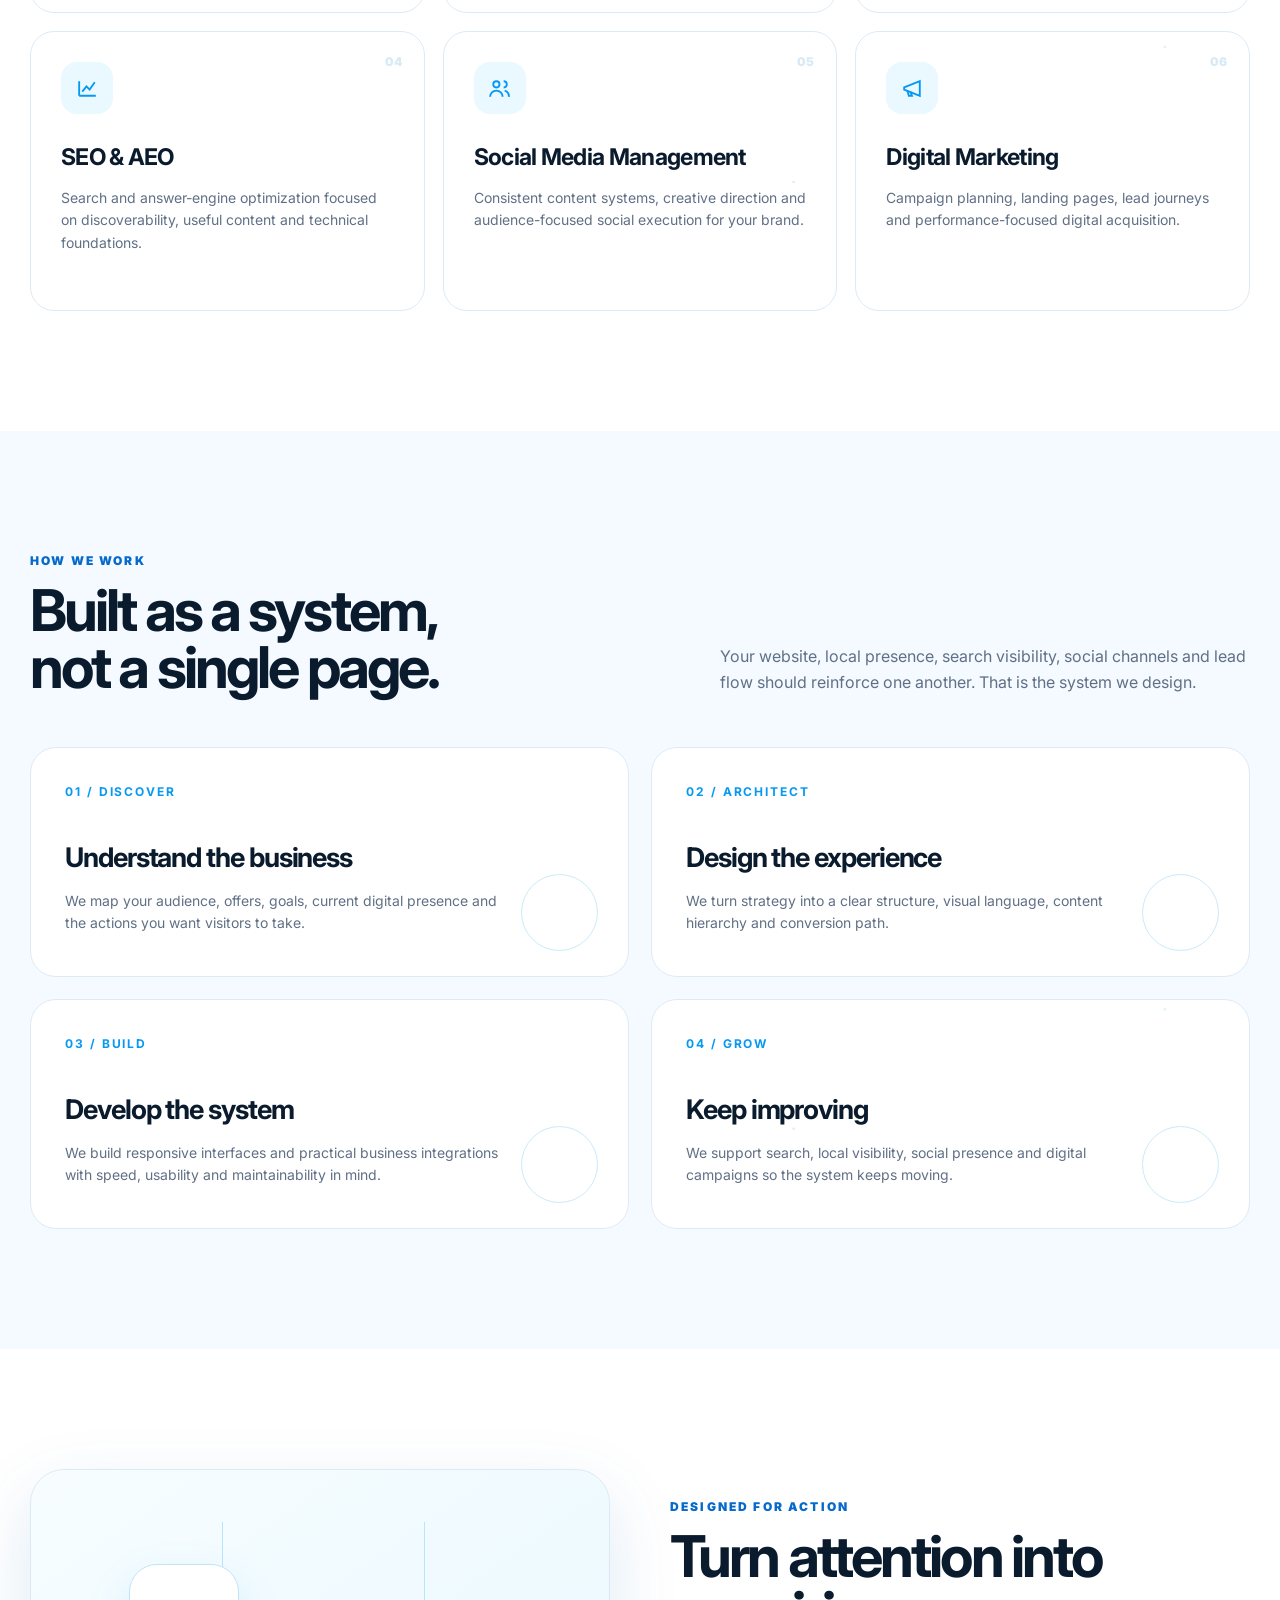
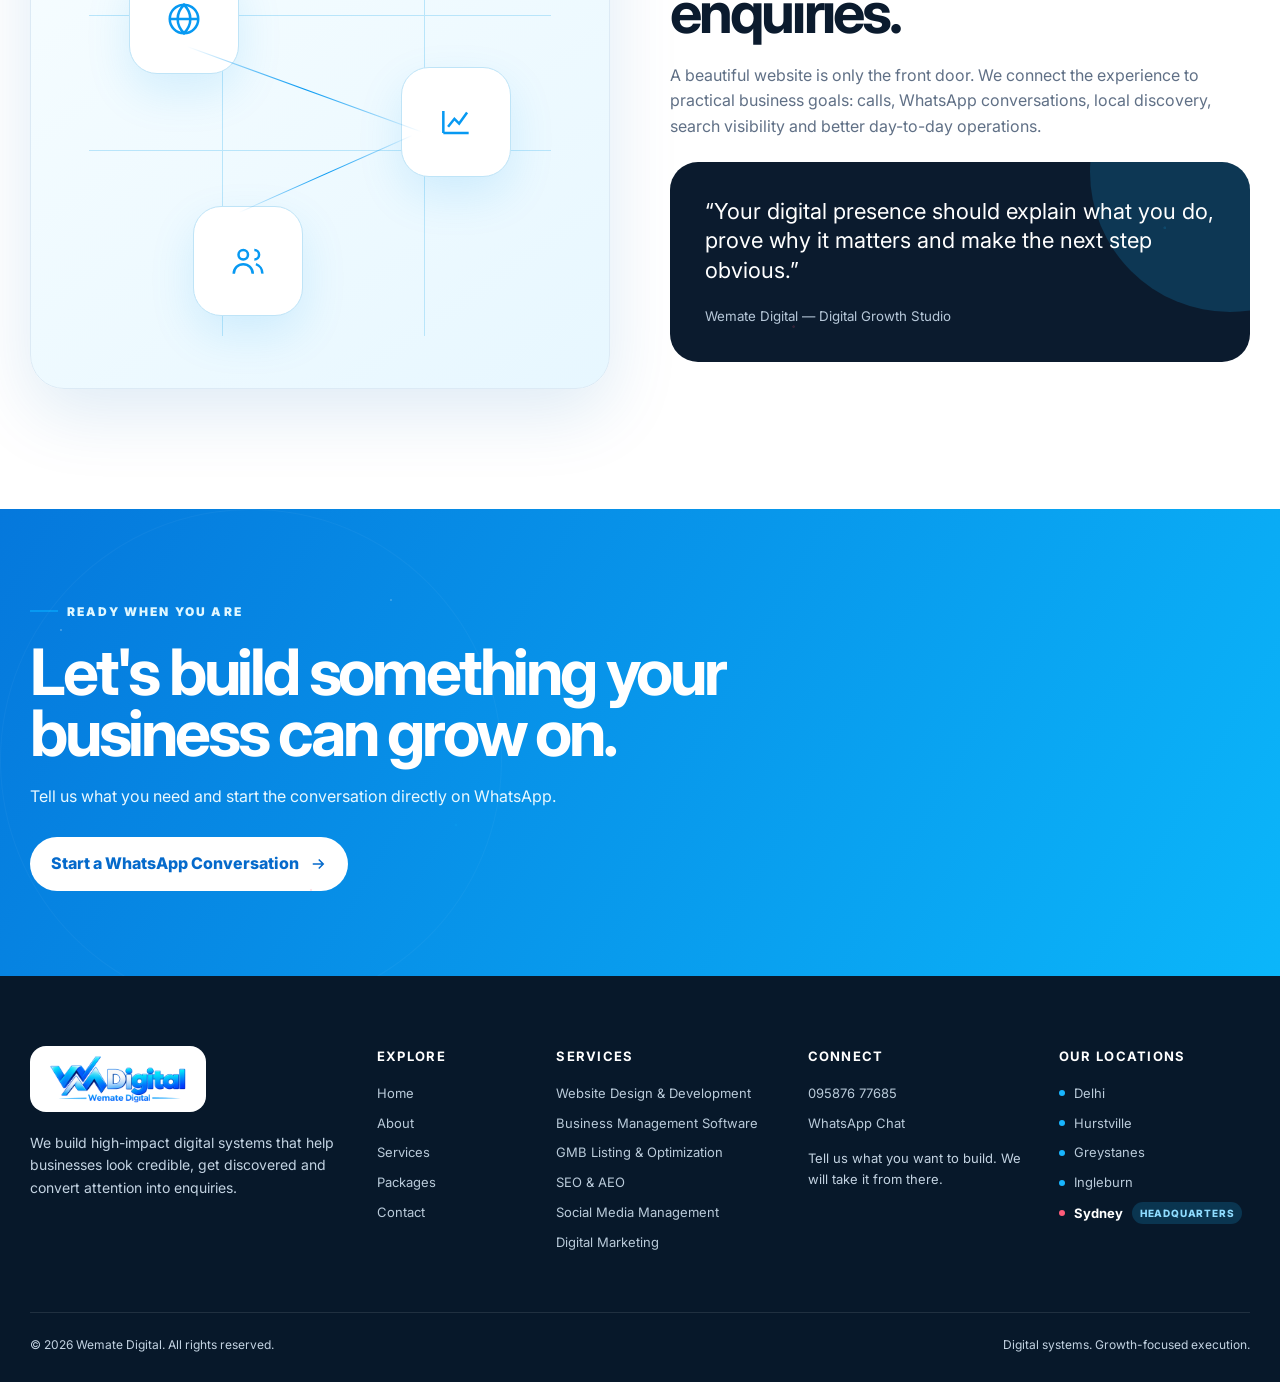
==== commit 5637c186: "Update logo image source in footer" ====
--- a/index.html
+++ b/index.html
@@ -90,7 +90,7 @@
   <div class="container">
     <div class="footer-grid">
       <div>
-        <a class="brand" href="index.html"><img src="assets/wemate-logo.png" alt="Wemate Digital" width="144" height="48"></a>
+        <a class="brand" href="index.html"><img src="wemate-logo.png" alt="Wemate Digital" width="144" height="48"></a>
         <p style="margin-top:20px;max-width:340px;font-size:14px">We build high-impact digital systems that help businesses look credible, get discovered and convert attention into enquiries.</p>
       </div>
       <div>
